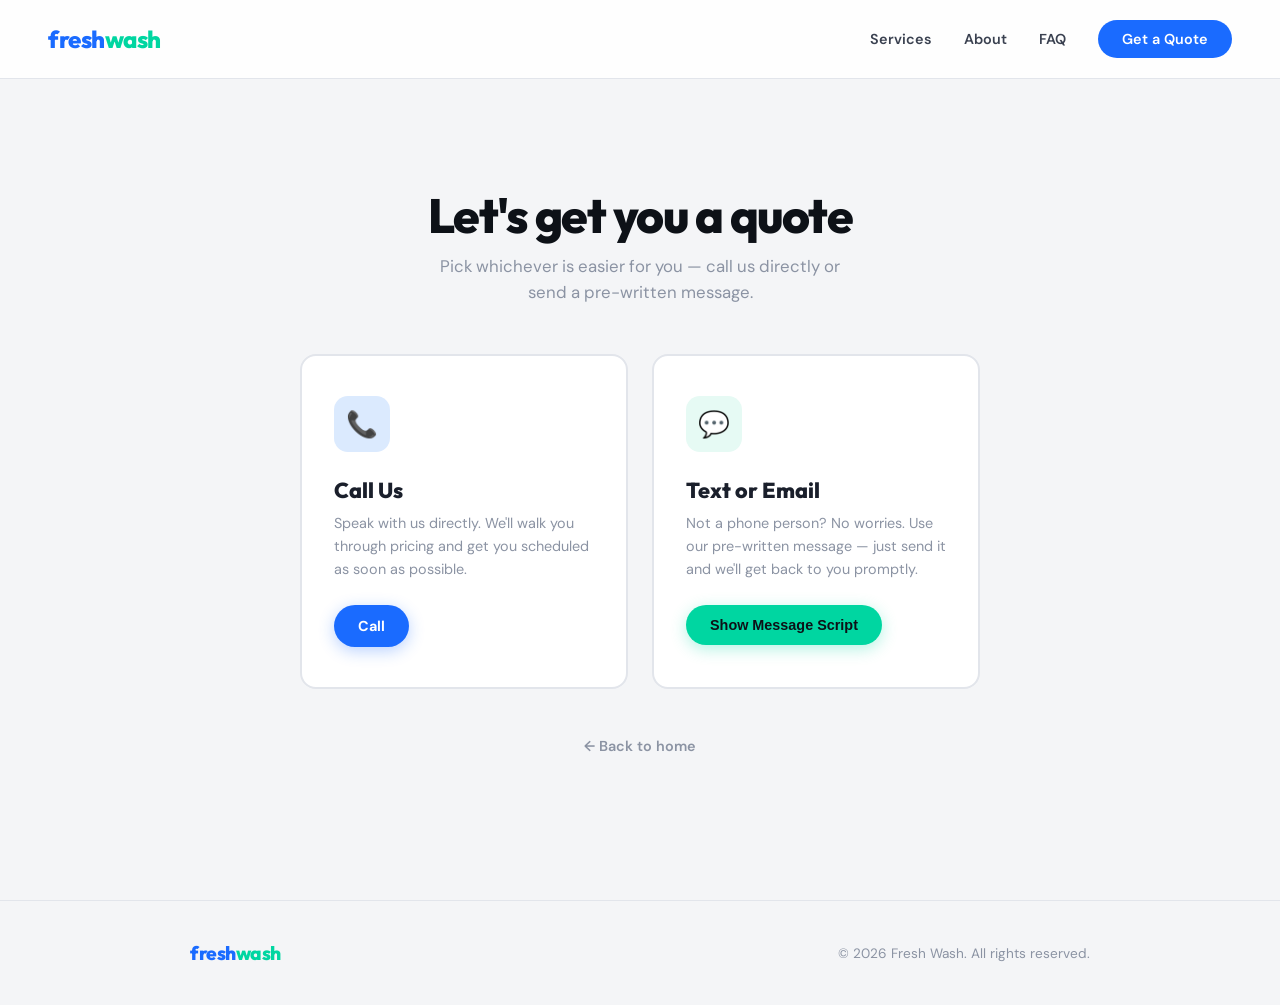
==== quote.html @ db0f75a6 "Add files via upload" ====
<!DOCTYPE html>
<html lang="en">
<head>
<meta charset="UTF-8">
<meta name="viewport" content="width=device-width, initial-scale=1.0">
<title>Get a Quote — Fresh Wash</title>
<link href="https://fonts.googleapis.com/css2?family=DM+Sans:ital,opsz,wght@0,9..40,400;0,9..40,600;0,9..40,700;1,9..40,400&family=Outfit:wght@300;500;700;800&display=swap" rel="stylesheet">
<link rel="stylesheet" href="style.css">
<style>
  .quote-page {
    min-height: 100vh;
    display: flex; flex-direction: column;
    align-items: center; justify-content: center;
    padding: 120px 24px 80px;
    text-align: center;
  }
  .quote-page h1 {
    font-family: 'Outfit', sans-serif;
    font-size: clamp(2rem, 5vw, 3rem);
    font-weight: 800; letter-spacing: -1.5px;
    color: var(--dark); margin-bottom: 8px;
  }
  .quote-page .subtitle {
    color: var(--gray-400); font-size: 1.05rem;
    margin-bottom: 48px; max-width: 420px; line-height: 1.6;
  }
  .quote-options {
    display: grid; grid-template-columns: 1fr 1fr;
    gap: 24px; max-width: 680px; width: 100%;
  }
  .quote-card {
    background: var(--white); border-radius: var(--radius);
    padding: 40px 32px; text-align: left;
    border: 2px solid var(--gray-200);
    transition: all 0.3s ease;
  }
  .quote-card:hover {
    border-color: var(--blue);
    box-shadow: var(--shadow-lg);
    transform: translateY(-4px);
  }
  .quote-card-icon {
    width: 56px; height: 56px; border-radius: 14px;
    display: flex; align-items: center; justify-content: center;
    font-size: 1.6rem; margin-bottom: 24px;
  }
  .quote-card:nth-child(1) .quote-card-icon { background: #dbeafe; }
  .quote-card:nth-child(2) .quote-card-icon { background: var(--mint-light); }
  .quote-card h2 {
    font-family: 'Outfit', sans-serif;
    font-weight: 800; font-size: 1.35rem;
    margin-bottom: 8px;
  }
  .quote-card .quote-desc {
    color: var(--gray-400); font-size: 0.9rem; line-height: 1.6;
    margin-bottom: 24px;
  }
  .quote-card .quote-action {
    display: inline-flex; align-items: center; gap: 8px;
    background: var(--blue); color: var(--white);
    padding: 12px 24px; border-radius: 100px;
    text-decoration: none; font-weight: 700; font-size: 0.9rem;
    transition: all 0.2s; border: none; cursor: pointer;
    box-shadow: 0 4px 16px rgba(26,107,255,0.3);
  }
  .quote-card .quote-action:hover {
    background: var(--blue-dark); transform: translateY(-1px);
  }
  .quote-card:nth-child(2) .quote-action {
    background: var(--mint); color: var(--dark);
    box-shadow: 0 4px 16px rgba(0,214,161,0.3);
  }
  .quote-card:nth-child(2) .quote-action:hover { background: #00c492; }

  /* SCRIPT BOX */
  .script-box {
    display: none; margin-top: 20px;
    background: var(--gray-100); border-radius: 12px;
    padding: 20px; text-align: left;
    border: 1px solid var(--gray-200);
  }
  .script-box.open { display: block; animation: fadeDown 0.3s ease; }
  .script-box label {
    font-family: 'Outfit', sans-serif;
    font-weight: 700; font-size: 0.8rem;
    color: var(--gray-400); text-transform: uppercase;
    letter-spacing: 1px; margin-bottom: 8px; display: block;
  }
  .script-text {
    font-size: 0.9rem; line-height: 1.6;
    color: var(--gray-700); margin-bottom: 16px;
  }
  .script-actions {
    display: flex; gap: 10px; flex-wrap: wrap;
  }
  .script-btn {
    padding: 8px 18px; border-radius: 100px;
    font-size: 0.8rem; font-weight: 700;
    border: 1.5px solid var(--gray-200);
    background: var(--white); color: var(--gray-700);
    cursor: pointer; transition: all 0.2s;
    text-decoration: none; display: inline-flex; align-items: center; gap: 6px;
  }
  .script-btn:hover { border-color: var(--blue); color: var(--blue); }
  .script-btn.copied {
    border-color: var(--mint); color: #059669;
    background: var(--mint-light);
  }

  .back-link {
    margin-top: 48px;
    color: var(--gray-400); font-size: 0.9rem;
    text-decoration: none; font-weight: 600;
    transition: color 0.2s;
  }
  .back-link:hover { color: var(--blue); }

  @media (max-width: 768px) {
    .quote-options { grid-template-columns: 1fr; }
    .quote-page { padding: 100px 24px 60px; }
  }
</style>
</head>
<body>

<nav>
  <a href="index.html" class="logo" style="text-decoration:none;">fresh<span>wash</span></a>
  <div class="nav-links">
    <a href="index.html#services">Services</a>
    <a href="index.html#about">About</a>
    <a href="index.html#faq">FAQ</a>
    <a href="quote.html" class="nav-cta">Get a Quote</a>
  </div>
</nav>

<section class="quote-page">
  <h1>Let's get you a quote</h1>
  <p class="subtitle">Pick whichever is easier for you — call us directly or send a pre-written message.</p>

  <div class="quote-options">
    <!-- call -->
    <div class="quote-card">
      <div class="quote-card-icon">📞</div>
      <h2>Call Us</h2>
      <p class="quote-desc">Speak with us directly. We'll walk you through pricing and get you scheduled as soon as possible.</p>
      <a href="tel:+12483909611" class="quote-action">Call</a>
    </div>

    <!-- text / email -->
    <div class="quote-card">
      <div class="quote-card-icon">💬</div>
      <h2>Text or Email</h2>
      <p class="quote-desc">Not a phone person? No worries. Use our pre-written message — just send it and we'll get back to you promptly.</p>
      <button class="quote-action" onclick="toggleScript()">Show Message Script</button>

      <div class="script-box" id="scriptBox">
        <label>Copy & send this:</label>
        <p class="script-text" id="scriptText">Hello, I'm interested in getting a quote from Fresh Wash. I'd like to learn more about your exterior cleaning services. My address is [YOUR ADDRESS]. Please let me know about availability and pricing. Thank you!</p>
        <div class="script-actions">
          <button class="script-btn" onclick="copyScript(this)">📋 Copy</button>
          <a href="sms:+12483909611?body=Hi!%20I'm%20interested%20in%20getting%20a%20quote%20from%20Fresh%20Wash.%20I'd%20like%20to%20learn%20more%20about%20your%20exterior%20cleaning%20services%20(bins%20%2F%20patio%20%2F%20siding).%20My%20address%20is%20%5BYOUR%20ADDRESS%5D.%20Please%20let%20me%20know%20about%20availability%20and%20pricing.%20Thanks!" class="script-btn">💬 Text</a>
          <a href="mailto:hello@freshwash.com?subject=Quote%20Request&body=Hi!%20I'm%20interested%20in%20getting%20a%20quote%20from%20Fresh%20Wash.%20I'd%20like%20to%20learn%20more%20about%20your%20exterior%20cleaning%20services%20(bins%20%2F%20patio%20%2F%20siding).%20My%20address%20is%20%5BYOUR%20ADDRESS%5D.%20Please%20let%20me%20know%20about%20availability%20and%20pricing.%20Thanks!" class="script-btn">✉️ Email</a>
        </div>
      </div>
    </div>
  </div>

  <a href="index.html" class="back-link">← Back to home</a>
</section>

<footer>
  <div class="footer-top">
    <div class="logo">fresh<span>wash</span></div>
    <div>© 2026 Fresh Wash. All rights reserved.</div>
  </div>
</footer>

<script src="script.js"></script>

</body>
</html>
---- style.css ----
:root {
  --blue: #1a6bff;
  --blue-light: #e8f0ff;
  --blue-dark: #0f4bbf;
  --mint: #00d6a1;
  --mint-light: #e6faf4;
  --dark: #0d1117;
  --gray-900: #1a1f2b;
  --gray-700: #3a4150;
  --gray-400: #8b93a3;
  --gray-200: #e2e5eb;
  --gray-100: #f4f5f7;
  --white: #ffffff;
  --radius: 16px;
  --shadow: 0 4px 24px rgba(0,0,0,0.08);
  --shadow-lg: 0 12px 48px rgba(0,0,0,0.12);
}

* { margin: 0; padding: 0; box-sizing: border-box; }
html { scroll-behavior: smooth; scroll-padding-top: 80px; }

body {
  font-family: 'DM Sans', sans-serif;
  background: var(--gray-100);
  color: var(--gray-900);
  overflow-x: hidden;
  -webkit-font-smoothing: antialiased;
}

/* navigation */
nav {
  position: fixed; top: 0; left: 0; right: 0; z-index: 100;
  display: flex; justify-content: space-between; align-items: center;
  padding: 20px 48px;
  background: rgba(255,255,255,0.85);
  backdrop-filter: blur(20px);
  border-bottom: 1px solid var(--gray-200);
}
.logo {
  font-family: 'Outfit', sans-serif;
  font-weight: 800; font-size: 1.5rem;
  color: var(--blue); letter-spacing: -0.5px;
}
.logo span { color: var(--mint); }
.nav-links { display: flex; gap: 32px; align-items: center; }
.nav-links a {
  text-decoration: none; color: var(--gray-700);
  font-size: 0.9rem; font-weight: 600; transition: color 0.2s;
}
.nav-links a:hover { color: var(--blue); }
.nav-cta {
  background: var(--blue) !important; color: var(--white) !important;
  padding: 10px 24px !important; border-radius: 100px;
  transition: background 0.2s !important;
}
.nav-cta:hover { background: var(--blue-dark) !important; }

/* main */
.hero {
  min-height: 100vh;
  display: flex; flex-direction: column;
  align-items: center; justify-content: center;
  padding: 120px 48px 80px;
  text-align: center;
  background: linear-gradient(180deg, var(--white) 0%, var(--gray-100) 100%);
}
.hero-badge {
  display: inline-flex; align-items: center; gap: 8px;
  background: var(--mint-light); color: #059669;
  padding: 6px 16px; border-radius: 100px;
  font-size: 0.8rem; font-weight: 600;
  margin-bottom: 24px; animation: fadeDown 0.6s ease;
}
.hero-badge::before {
  content: ''; width: 6px; height: 6px;
  background: var(--mint); border-radius: 50%;
}
.hero h1 {
  font-family: 'Outfit', sans-serif;
  font-size: clamp(2.5rem, 6vw, 4.5rem);
  font-weight: 800; line-height: 1.05;
  letter-spacing: -2px; color: var(--dark);
  max-width: 700px; animation: fadeDown 0.6s ease 0.1s both;
}
.hero h1 em {
  font-style: normal;
  background: linear-gradient(135deg, var(--blue), var(--mint));
  -webkit-background-clip: text; -webkit-text-fill-color: transparent;
}
.hero p {
  margin-top: 20px; font-size: 1.15rem;
  color: var(--gray-400); max-width: 480px; line-height: 1.6;
  animation: fadeDown 0.6s ease 0.2s both;
}
.hero-ctas {
  margin-top: 36px; display: flex; gap: 16px;
  animation: fadeDown 0.6s ease 0.3s both;
}

/* buttons */
.btn-primary {
  background: var(--blue); color: var(--white);
  padding: 14px 32px; border-radius: 100px;
  text-decoration: none; font-weight: 700; font-size: 0.95rem;
  border: none; cursor: pointer; transition: all 0.2s;
  box-shadow: 0 4px 16px rgba(26,107,255,0.3);
}
.btn-primary:hover { background: var(--blue-dark); transform: translateY(-1px); }
.btn-secondary {
  background: var(--white); color: var(--gray-900);
  padding: 14px 32px; border-radius: 100px;
  text-decoration: none; font-weight: 700; font-size: 0.95rem;
  border: 2px solid var(--gray-200); cursor: pointer; transition: all 0.2s;
}
.btn-secondary:hover { border-color: var(--blue); color: var(--blue); }

/* section shared */
.section-label {
  font-family: 'Outfit', sans-serif;
  font-weight: 700; font-size: 0.85rem;
  color: var(--blue); text-transform: uppercase;
  letter-spacing: 3px; margin-bottom: 12px;
}
.section-title {
  font-family: 'Outfit', sans-serif;
  font-size: clamp(1.8rem, 4vw, 2.8rem);
  font-weight: 800; letter-spacing: -1px;
}

/* how it works */
.how-section {
  padding: 80px 48px;
  display: flex; flex-direction: column; align-items: center;
  text-align: center;
}
.how-it-works {
  display: flex; align-items: center; justify-content: center;
  max-width: 900px; width: 100%; margin-top: 40px;
}
.step { display: flex; align-items: center; gap: 16px; flex: 1; }
.step-num {
  width: 48px; height: 48px; min-width: 48px;
  border-radius: 50%; background: var(--blue); color: var(--white);
  font-family: 'Outfit', sans-serif;
  font-weight: 800; font-size: 1.1rem;
  display: flex; align-items: center; justify-content: center;
}
.step-text h4 {
  font-family: 'Outfit', sans-serif;
  font-weight: 700; font-size: 1.05rem; margin-bottom: 4px;
}
.step-text p { color: var(--gray-400); font-size: 0.85rem; line-height: 1.4; }
.step-line {
  width: 48px; min-width: 48px; height: 2px;
  background: var(--gray-200); margin: 0 8px;
}

/* services */
.services-section {
  padding: 80px 48px 100px;
  display: flex; flex-direction: column; align-items: center;
  text-align: center; background: var(--white);
}
.service-cards {
  display: grid; grid-template-columns: repeat(3, 1fr);
  gap: 24px; width: 100%; max-width: 900px; margin-top: 40px;
}
.service-card {
  background: var(--gray-100); border-radius: var(--radius);
  padding: 36px 28px; border: 2px solid transparent;
  transition: all 0.3s ease; cursor: pointer; text-align: left;
}
.service-card:hover {
  border-color: var(--blue); transform: translateY(-4px);
  box-shadow: var(--shadow-lg); background: var(--white);
}
.service-icon {
  width: 52px; height: 52px; border-radius: 14px;
  display: flex; align-items: center; justify-content: center;
  font-size: 1.5rem; margin-bottom: 20px;
}
.service-card:nth-child(1) .service-icon { background: #fef3c7; }
.service-card:nth-child(2) .service-icon { background: #dbeafe; }
.service-card:nth-child(3) .service-icon { background: #d1fae5; }
.service-card h3 {
  font-family: 'Outfit', sans-serif;
  font-weight: 700; font-size: 1.2rem; margin-bottom: 8px;
}
.service-card p { color: var(--gray-400); font-size: 0.9rem; line-height: 1.5; }
.service-card .card-cta {
  display: inline-flex; align-items: center; gap: 6px;
  margin-top: 16px; font-size: 0.85rem; font-weight: 700; color: var(--blue);
}
.service-card .card-cta::after { content: '→'; transition: transform 0.2s; }
.service-card:hover .card-cta::after { transform: translateX(4px); }

/* about */
.about-section {
  padding: 80px 48px 100px;
  display: flex; justify-content: center;
}
.about-inner {
  max-width: 900px; width: 100%;
  display: grid; grid-template-columns: 1fr 1fr;
  gap: 60px; align-items: center;
}
.about-content .section-title { margin-bottom: 16px; }
.about-content .about-text {
  color: var(--gray-400); font-size: 1rem; line-height: 1.7;
}
.about-stats { display: grid; grid-template-columns: 1fr 1fr; gap: 20px; }
.stat-card {
  background: var(--white); border-radius: var(--radius);
  padding: 28px 24px; box-shadow: var(--shadow); text-align: center;
}
.stat-card .stat-num {
  font-family: 'Outfit', sans-serif;
  font-weight: 800; font-size: 2rem;
  color: var(--blue); letter-spacing: -1px;
}
.stat-card .stat-label {
  color: var(--gray-400); font-size: 0.82rem;
  margin-top: 4px; font-weight: 600;
}

/* modules */
.modal-overlay {
  display: none; position: fixed; inset: 0; z-index: 200;
  background: rgba(13,17,23,0.6); backdrop-filter: blur(8px);
  align-items: center; justify-content: center; padding: 24px;
}
.modal-overlay.open { display: flex; }
.modal {
  background: var(--white); border-radius: 20px;
  max-width: 540px; width: 100%; padding: 40px;
  position: relative; box-shadow: 0 24px 80px rgba(0,0,0,0.2);
  animation: modalIn 0.25s ease;
}
@keyframes modalIn {
  from { opacity: 0; transform: translateY(16px) scale(0.97); }
  to { opacity: 1; transform: translateY(0) scale(1); }
}
.modal-close {
  position: absolute; top: 16px; right: 16px;
  width: 36px; height: 36px; border-radius: 50%;
  border: none; background: var(--gray-100);
  font-size: 1.1rem; cursor: pointer;
  display: flex; align-items: center; justify-content: center;
  transition: background 0.2s; color: var(--gray-700);
}
.modal-close:hover { background: var(--gray-200); }
.modal-icon {
  width: 56px; height: 56px; border-radius: 14px;
  display: flex; align-items: center; justify-content: center;
  font-size: 1.6rem; margin-bottom: 20px;
}
.modal h3 {
  font-family: 'Outfit', sans-serif;
  font-weight: 800; font-size: 1.5rem; margin-bottom: 12px;
}
.modal .modal-desc {
  color: var(--gray-400); font-size: 0.95rem; line-height: 1.7;
  margin-bottom: 28px;
}
.modal-review {
  background: var(--gray-100); border-radius: 12px;
  padding: 20px 24px; border-left: 3px solid var(--mint);
}
.modal-review .stars { color: #fbbf24; font-size: 0.9rem; margin-bottom: 8px; }
.modal-review .review-text {
  font-size: 0.9rem; line-height: 1.6;
  color: var(--gray-700); font-style: italic;
}
.modal-review .review-author {
  margin-top: 10px; font-size: 0.8rem;
  font-weight: 700; color: var(--gray-400);
}

/* faq */
.faq-section {
  padding: 80px 48px 100px;
  display: flex; flex-direction: column; align-items: center;
  text-align: center; background: var(--white);
}
.faq-list {
  max-width: 700px; width: 100%; margin-top: 40px; text-align: left;
}
.faq-item {
  border-bottom: 1px solid var(--gray-200);
  cursor: pointer; transition: background 0.2s;
}
.faq-item:first-child { border-top: 1px solid var(--gray-200); }
.faq-question {
  display: flex; justify-content: space-between; align-items: center;
  padding: 20px 4px;
  font-family: 'Outfit', sans-serif;
  font-weight: 700; font-size: 1.05rem;
  color: var(--gray-900);
}
.faq-toggle {
  font-size: 1.4rem; color: var(--blue);
  transition: transform 0.3s ease;
  min-width: 24px; text-align: center;
}
.faq-item.open .faq-toggle { transform: rotate(45deg); }
.faq-answer {
  max-height: 0; overflow: hidden;
  transition: max-height 0.35s ease, padding 0.35s ease;
  color: var(--gray-400); font-size: 0.95rem; line-height: 1.7;
  padding: 0 4px;
}
.faq-item.open .faq-answer {
  max-height: 200px;
  padding: 0 4px 20px;
}

/* booking */
.cta-section {
  background: var(--dark); padding: 100px 48px;
  text-align: center; color: var(--white);
}
.cta-section h2 {
  font-family: 'Outfit', sans-serif;
  font-size: clamp(1.8rem, 4vw, 2.8rem);
  font-weight: 800; letter-spacing: -1px; margin-bottom: 16px;
}
.cta-section p {
  color: var(--gray-400); font-size: 1.05rem;
  margin-bottom: 32px; max-width: 460px;
  margin-left: auto; margin-right: auto; line-height: 1.6;
}
.cta-section .btn-primary {
  display: inline-block; background: var(--mint); color: var(--dark);
  box-shadow: 0 4px 16px rgba(0,214,161,0.3);
}
.cta-section .btn-primary:hover { background: #00c492; }

/* footer */
footer {
  padding: 40px 48px;
  display: flex; flex-direction: column; gap: 16px; align-items: center;
  color: var(--gray-400); font-size: 0.85rem;
  border-top: 1px solid var(--gray-200);
}
.footer-top {
  display: flex; justify-content: space-between;
  align-items: center; width: 100%; max-width: 900px;
}
footer .logo { font-size: 1.2rem; }
.footer-disclaimer {
  font-size: 0.75rem; color: var(--gray-400);
  text-align: center; font-style: italic;
}

/* scroll animation */
@keyframes fadeDown {
  from { opacity: 0; transform: translateY(-16px); }
  to { opacity: 1; transform: translateY(0); }
}

/* responsive */
@media (max-width: 768px) {
  nav { padding: 16px 24px; }
  .nav-links { display: none; }
  .hero { padding: 100px 24px 60px; }
  .how-section { padding: 60px 24px; }
  .how-it-works { flex-direction: column; gap: 16px; }
  .step-line { width: 2px; height: 24px; min-width: 2px; margin: 0; }
  .services-section { padding: 60px 24px 80px; }
  .service-cards { grid-template-columns: 1fr; }
  .about-section { padding: 60px 24px 80px; }
  .about-inner { grid-template-columns: 1fr; gap: 40px; }
  .cta-section { padding: 60px 24px; }
  .faq-section { padding: 60px 24px 80px; }
  footer { padding: 24px; }
  .footer-top { flex-direction: column; gap: 8px; }
  .modal { padding: 28px; }
}

/* quote */
  .quote-page {
    min-height: 100vh;
    display: flex; flex-direction: column;
    align-items: center; justify-content: center;
    padding: 120px 24px 80px;
    text-align: center;
  }
  .quote-page h1 {
    font-family: 'Outfit', sans-serif;
    font-size: clamp(2rem, 5vw, 3rem);
    font-weight: 800; letter-spacing: -1.5px;
    color: var(--dark); margin-bottom: 8px;
  }
  .quote-page .subtitle {
    color: var(--gray-400); font-size: 1.05rem;
    margin-bottom: 48px; max-width: 420px; line-height: 1.6;
  }
  .quote-options {
    display: grid; grid-template-columns: 1fr 1fr;
    gap: 24px; max-width: 680px; width: 100%;
  }
  .quote-card {
    background: var(--white); border-radius: var(--radius);
    padding: 40px 32px; text-align: left;
    border: 2px solid var(--gray-200);
    transition: all 0.3s ease;
  }
  .quote-card:hover {
    border-color: var(--blue);
    box-shadow: var(--shadow-lg);
    transform: translateY(-4px);
  }
  .quote-card-icon {
    width: 56px; height: 56px; border-radius: 14px;
    display: flex; align-items: center; justify-content: center;
    font-size: 1.6rem; margin-bottom: 24px;
  }
  .quote-card:nth-child(1) .quote-card-icon { background: #dbeafe; }
  .quote-card:nth-child(2) .quote-card-icon { background: var(--mint-light); }
  .quote-card h2 {
    font-family: 'Outfit', sans-serif;
    font-weight: 800; font-size: 1.35rem;
    margin-bottom: 8px;
  }
  .quote-card .quote-desc {
    color: var(--gray-400); font-size: 0.9rem; line-height: 1.6;
    margin-bottom: 24px;
  }
  .quote-card .quote-action {
    display: inline-flex; align-items: center; gap: 8px;
    background: var(--blue); color: var(--white);
    padding: 12px 24px; border-radius: 100px;
    text-decoration: none; font-weight: 700; font-size: 0.9rem;
    transition: all 0.2s; border: none; cursor: pointer;
    box-shadow: 0 4px 16px rgba(26,107,255,0.3);
  }
  .quote-card .quote-action:hover {
    background: var(--blue-dark); transform: translateY(-1px);
  }
  .quote-card:nth-child(2) .quote-action {
    background: var(--mint); color: var(--dark);
    box-shadow: 0 4px 16px rgba(0,214,161,0.3);
  }
  .quote-card:nth-child(2) .quote-action:hover { background: #00c492; }
 
  /* SCRIPT BOX */
  .script-box {
    max-height: 0; overflow: hidden;
    margin-top: 0;
    background: var(--gray-100); border-radius: 12px;
    padding: 0 20px; text-align: left;
    border: 1px solid var(--gray-200);
    transition: max-height 0.4s ease, padding 0.4s ease, margin-top 0.4s ease;
  }
  .script-box.open {
    max-height: 300px;
    margin-top: 20px;
    padding: 20px;
  }
  .script-box label {
    font-family: 'Outfit', sans-serif;
    font-weight: 700; font-size: 0.8rem;
    color: var(--gray-400); text-transform: uppercase;
    letter-spacing: 1px; margin-bottom: 8px; display: block;
  }
  .script-text {
    font-size: 0.9rem; line-height: 1.6;
    color: var(--gray-700); margin-bottom: 16px;
  }
  .script-actions {
    display: flex; gap: 10px; flex-wrap: wrap;
  }
  .script-btn {
    padding: 8px 18px; border-radius: 100px;
    font-size: 0.8rem; font-weight: 700;
    border: 1.5px solid var(--gray-200);
    background: var(--white); color: var(--gray-700);
    cursor: pointer; transition: all 0.2s;
    text-decoration: none; display: inline-flex; align-items: center; gap: 6px;
  }
  .script-btn:hover { border-color: var(--blue); color: var(--blue); }
  .script-btn.copied {
    border-color: var(--mint); color: #059669;
    background: var(--mint-light);
  }
 
  .back-link {
    margin-top: 48px;
    color: var(--gray-400); font-size: 0.9rem;
    text-decoration: none; font-weight: 600;
    transition: color 0.2s;
  }
  .back-link:hover { color: var(--blue); }
 
  @media (max-width: 768px) {
    .quote-options { grid-template-columns: 1fr; }
    .quote-page { padding: 100px 24px 60px; }
  }
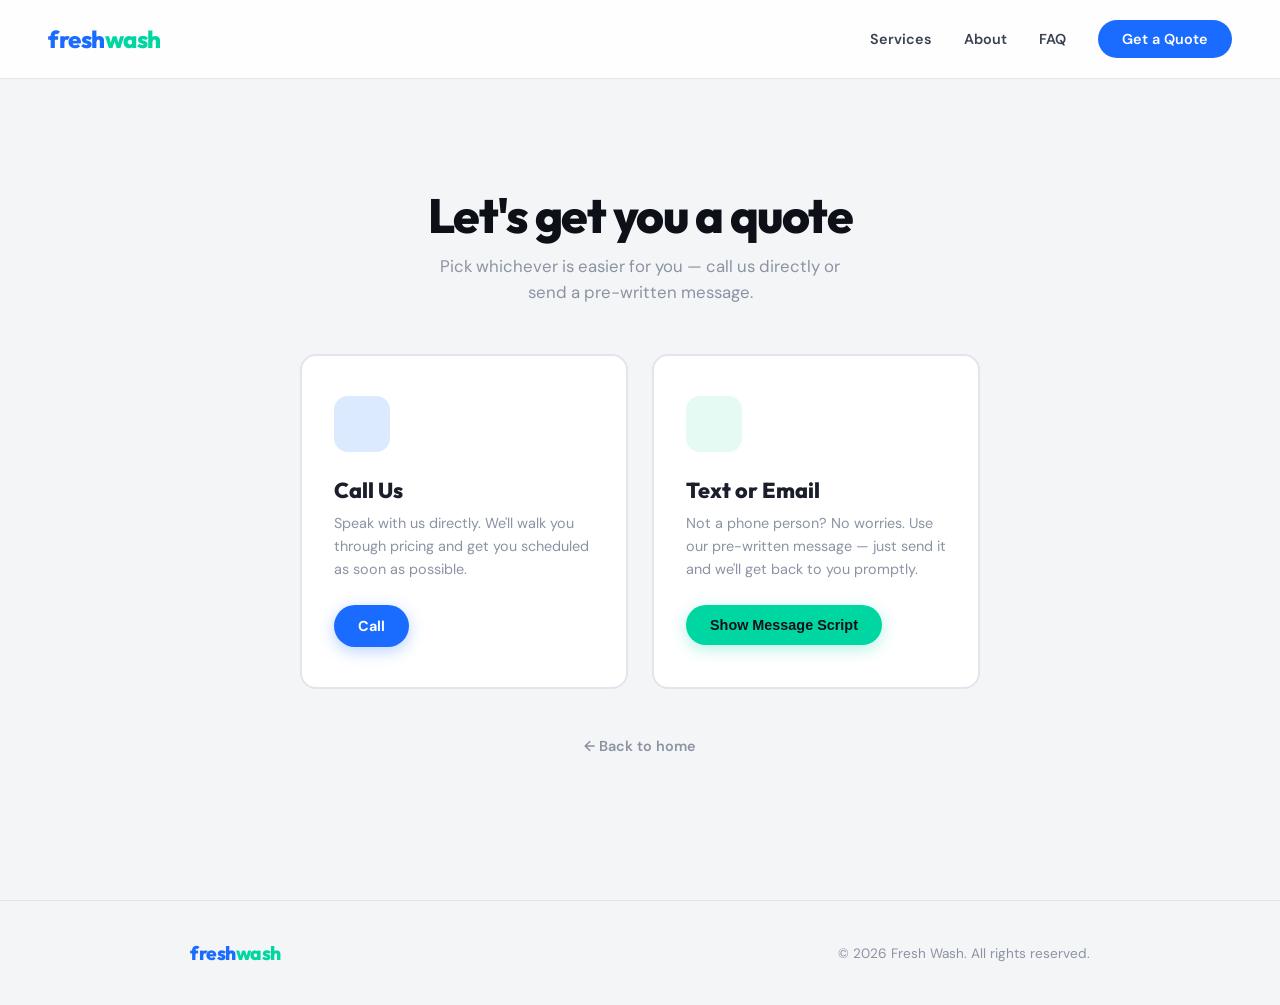
==== commit 27372ec7: "Update quote.html" ====
--- a/quote.html
+++ b/quote.html
@@ -140,7 +140,7 @@
   <div class="quote-options">
     <!-- call -->
     <div class="quote-card">
-      <div class="quote-card-icon">📞</div>
+      <div class="quote-card-icon"></div>
       <h2>Call Us</h2>
       <p class="quote-desc">Speak with us directly. We'll walk you through pricing and get you scheduled as soon as possible.</p>
       <a href="tel:+12483909611" class="quote-action">Call</a>
@@ -148,7 +148,7 @@
 
     <!-- text / email -->
     <div class="quote-card">
-      <div class="quote-card-icon">💬</div>
+      <div class="quote-card-icon"></div>
       <h2>Text or Email</h2>
       <p class="quote-desc">Not a phone person? No worries. Use our pre-written message — just send it and we'll get back to you promptly.</p>
       <button class="quote-action" onclick="toggleScript()">Show Message Script</button>
@@ -157,9 +157,9 @@
         <label>Copy & send this:</label>
         <p class="script-text" id="scriptText">Hello, I'm interested in getting a quote from Fresh Wash. I'd like to learn more about your exterior cleaning services. My address is [YOUR ADDRESS]. Please let me know about availability and pricing. Thank you!</p>
         <div class="script-actions">
-          <button class="script-btn" onclick="copyScript(this)">📋 Copy</button>
-          <a href="sms:+12483909611?body=Hi!%20I'm%20interested%20in%20getting%20a%20quote%20from%20Fresh%20Wash.%20I'd%20like%20to%20learn%20more%20about%20your%20exterior%20cleaning%20services%20(bins%20%2F%20patio%20%2F%20siding).%20My%20address%20is%20%5BYOUR%20ADDRESS%5D.%20Please%20let%20me%20know%20about%20availability%20and%20pricing.%20Thanks!" class="script-btn">💬 Text</a>
-          <a href="mailto:hello@freshwash.com?subject=Quote%20Request&body=Hi!%20I'm%20interested%20in%20getting%20a%20quote%20from%20Fresh%20Wash.%20I'd%20like%20to%20learn%20more%20about%20your%20exterior%20cleaning%20services%20(bins%20%2F%20patio%20%2F%20siding).%20My%20address%20is%20%5BYOUR%20ADDRESS%5D.%20Please%20let%20me%20know%20about%20availability%20and%20pricing.%20Thanks!" class="script-btn">✉️ Email</a>
+          <button class="script-btn" onclick="copyScript(this)">Copy</button>
+          <a href="sms:+12483909611?body=Hi!%20I'm%20interested%20in%20getting%20a%20quote%20from%20Fresh%20Wash.%20I'd%20like%20to%20learn%20more%20about%20your%20exterior%20cleaning%20services%20(bins%20%2F%20patio%20%2F%20siding).%20My%20address%20is%20%5BYOUR%20ADDRESS%5D.%20Please%20let%20me%20know%20about%20availability%20and%20pricing.%20Thanks!" class="script-btn">Text</a>
+          <a href="mailto:freshwashmi@gmail.com?subject=Quote%20Request&body=Hi!%20I'm%20interested%20in%20getting%20a%20quote%20from%20Fresh%20Wash.%20I'd%20like%20to%20learn%20more%20about%20your%20exterior%20cleaning%20services%20(bins%20%2F%20patio%20%2F%20siding).%20My%20address%20is%20%5BYOUR%20ADDRESS%5D.%20Please%20let%20me%20know%20about%20availability%20and%20pricing.%20Thanks!" class="script-btn">Email</a>
         </div>
       </div>
     </div>
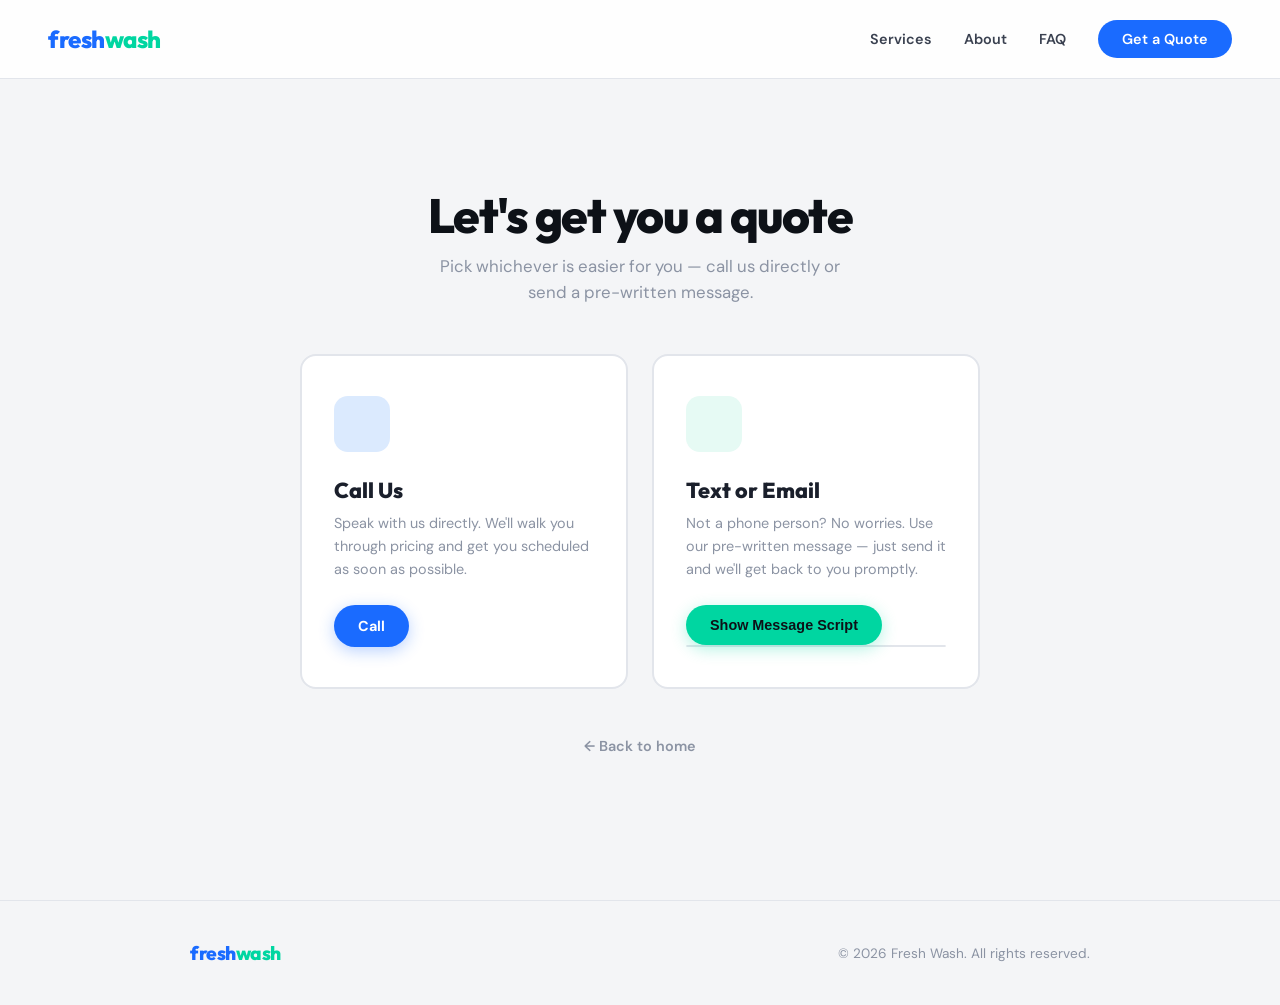
==== commit 6a5efe99: "rework" ====
--- a/quote.html
+++ b/quote.html
@@ -4,122 +4,24 @@
 <meta charset="UTF-8">
 <meta name="viewport" content="width=device-width, initial-scale=1.0">
 <title>Get a Quote — Fresh Wash</title>
+<meta name="description" content="Get a free, no-pressure quote from Fresh Wash. Call, text, or email — we'll get back to you within 24 hours.">
+
+<!-- Open Graph (Facebook, LinkedIn, etc.) -->
+<meta property="og:type" content="website">
+<meta property="og:url" content="https://freshwashmi.com/quote">
+<meta property="og:site_name" content="Fresh Wash">
+<meta property="og:title" content="Get a Free Quote — Fresh Wash">
+<meta property="og:description" content="Get a free, no-pressure quote from Fresh Wash. Call, text, or email — we'll get back to you within 24 hours.">
+<meta property="og:image" content="https://freshwashmi.com/preview.jpg">
+
+<!-- Twitter Card -->
+<meta name="twitter:card" content="summary_large_image">
+<meta name="twitter:title" content="Get a Free Quote — Fresh Wash">
+<meta name="twitter:description" content="Get a free, no-pressure quote from Fresh Wash. Call, text, or email — we'll get back to you within 24 hours.">
+<meta name="twitter:image" content="https://freshwashmi.com/preview.jpg">
+
 <link href="https://fonts.googleapis.com/css2?family=DM+Sans:ital,opsz,wght@0,9..40,400;0,9..40,600;0,9..40,700;1,9..40,400&family=Outfit:wght@300;500;700;800&display=swap" rel="stylesheet">
 <link rel="stylesheet" href="style.css">
-<style>
-  .quote-page {
-    min-height: 100vh;
-    display: flex; flex-direction: column;
-    align-items: center; justify-content: center;
-    padding: 120px 24px 80px;
-    text-align: center;
-  }
-  .quote-page h1 {
-    font-family: 'Outfit', sans-serif;
-    font-size: clamp(2rem, 5vw, 3rem);
-    font-weight: 800; letter-spacing: -1.5px;
-    color: var(--dark); margin-bottom: 8px;
-  }
-  .quote-page .subtitle {
-    color: var(--gray-400); font-size: 1.05rem;
-    margin-bottom: 48px; max-width: 420px; line-height: 1.6;
-  }
-  .quote-options {
-    display: grid; grid-template-columns: 1fr 1fr;
-    gap: 24px; max-width: 680px; width: 100%;
-  }
-  .quote-card {
-    background: var(--white); border-radius: var(--radius);
-    padding: 40px 32px; text-align: left;
-    border: 2px solid var(--gray-200);
-    transition: all 0.3s ease;
-  }
-  .quote-card:hover {
-    border-color: var(--blue);
-    box-shadow: var(--shadow-lg);
-    transform: translateY(-4px);
-  }
-  .quote-card-icon {
-    width: 56px; height: 56px; border-radius: 14px;
-    display: flex; align-items: center; justify-content: center;
-    font-size: 1.6rem; margin-bottom: 24px;
-  }
-  .quote-card:nth-child(1) .quote-card-icon { background: #dbeafe; }
-  .quote-card:nth-child(2) .quote-card-icon { background: var(--mint-light); }
-  .quote-card h2 {
-    font-family: 'Outfit', sans-serif;
-    font-weight: 800; font-size: 1.35rem;
-    margin-bottom: 8px;
-  }
-  .quote-card .quote-desc {
-    color: var(--gray-400); font-size: 0.9rem; line-height: 1.6;
-    margin-bottom: 24px;
-  }
-  .quote-card .quote-action {
-    display: inline-flex; align-items: center; gap: 8px;
-    background: var(--blue); color: var(--white);
-    padding: 12px 24px; border-radius: 100px;
-    text-decoration: none; font-weight: 700; font-size: 0.9rem;
-    transition: all 0.2s; border: none; cursor: pointer;
-    box-shadow: 0 4px 16px rgba(26,107,255,0.3);
-  }
-  .quote-card .quote-action:hover {
-    background: var(--blue-dark); transform: translateY(-1px);
-  }
-  .quote-card:nth-child(2) .quote-action {
-    background: var(--mint); color: var(--dark);
-    box-shadow: 0 4px 16px rgba(0,214,161,0.3);
-  }
-  .quote-card:nth-child(2) .quote-action:hover { background: #00c492; }
-
-  /* SCRIPT BOX */
-  .script-box {
-    display: none; margin-top: 20px;
-    background: var(--gray-100); border-radius: 12px;
-    padding: 20px; text-align: left;
-    border: 1px solid var(--gray-200);
-  }
-  .script-box.open { display: block; animation: fadeDown 0.3s ease; }
-  .script-box label {
-    font-family: 'Outfit', sans-serif;
-    font-weight: 700; font-size: 0.8rem;
-    color: var(--gray-400); text-transform: uppercase;
-    letter-spacing: 1px; margin-bottom: 8px; display: block;
-  }
-  .script-text {
-    font-size: 0.9rem; line-height: 1.6;
-    color: var(--gray-700); margin-bottom: 16px;
-  }
-  .script-actions {
-    display: flex; gap: 10px; flex-wrap: wrap;
-  }
-  .script-btn {
-    padding: 8px 18px; border-radius: 100px;
-    font-size: 0.8rem; font-weight: 700;
-    border: 1.5px solid var(--gray-200);
-    background: var(--white); color: var(--gray-700);
-    cursor: pointer; transition: all 0.2s;
-    text-decoration: none; display: inline-flex; align-items: center; gap: 6px;
-  }
-  .script-btn:hover { border-color: var(--blue); color: var(--blue); }
-  .script-btn.copied {
-    border-color: var(--mint); color: #059669;
-    background: var(--mint-light);
-  }
-
-  .back-link {
-    margin-top: 48px;
-    color: var(--gray-400); font-size: 0.9rem;
-    text-decoration: none; font-weight: 600;
-    transition: color 0.2s;
-  }
-  .back-link:hover { color: var(--blue); }
-
-  @media (max-width: 768px) {
-    .quote-options { grid-template-columns: 1fr; }
-    .quote-page { padding: 100px 24px 60px; }
-  }
-</style>
 </head>
 <body>
 
--- a/style.css
+++ b/style.css
@@ -179,9 +179,10 @@
   display: flex; align-items: center; justify-content: center;
   font-size: 1.5rem; margin-bottom: 20px;
 }
-.service-card:nth-child(1) .service-icon { background: #fef3c7; }
-.service-card:nth-child(2) .service-icon { background: #dbeafe; }
-.service-card:nth-child(3) .service-icon { background: #d1fae5; }
+.service-card:nth-child(1) .service-icon { background: #fef3c7; color: #d97706; }
+.service-card:nth-child(2) .service-icon { background: #dbeafe; color: #1a6bff; }
+.service-card:nth-child(3) .service-icon { background: #d1fae5; color: #059669; }
+.service-icon svg, .modal-icon svg { width: 24px; height: 24px; display: block; }
 .service-card h3 {
   font-family: 'Outfit', sans-serif;
   font-weight: 700; font-size: 1.2rem; margin-bottom: 8px;
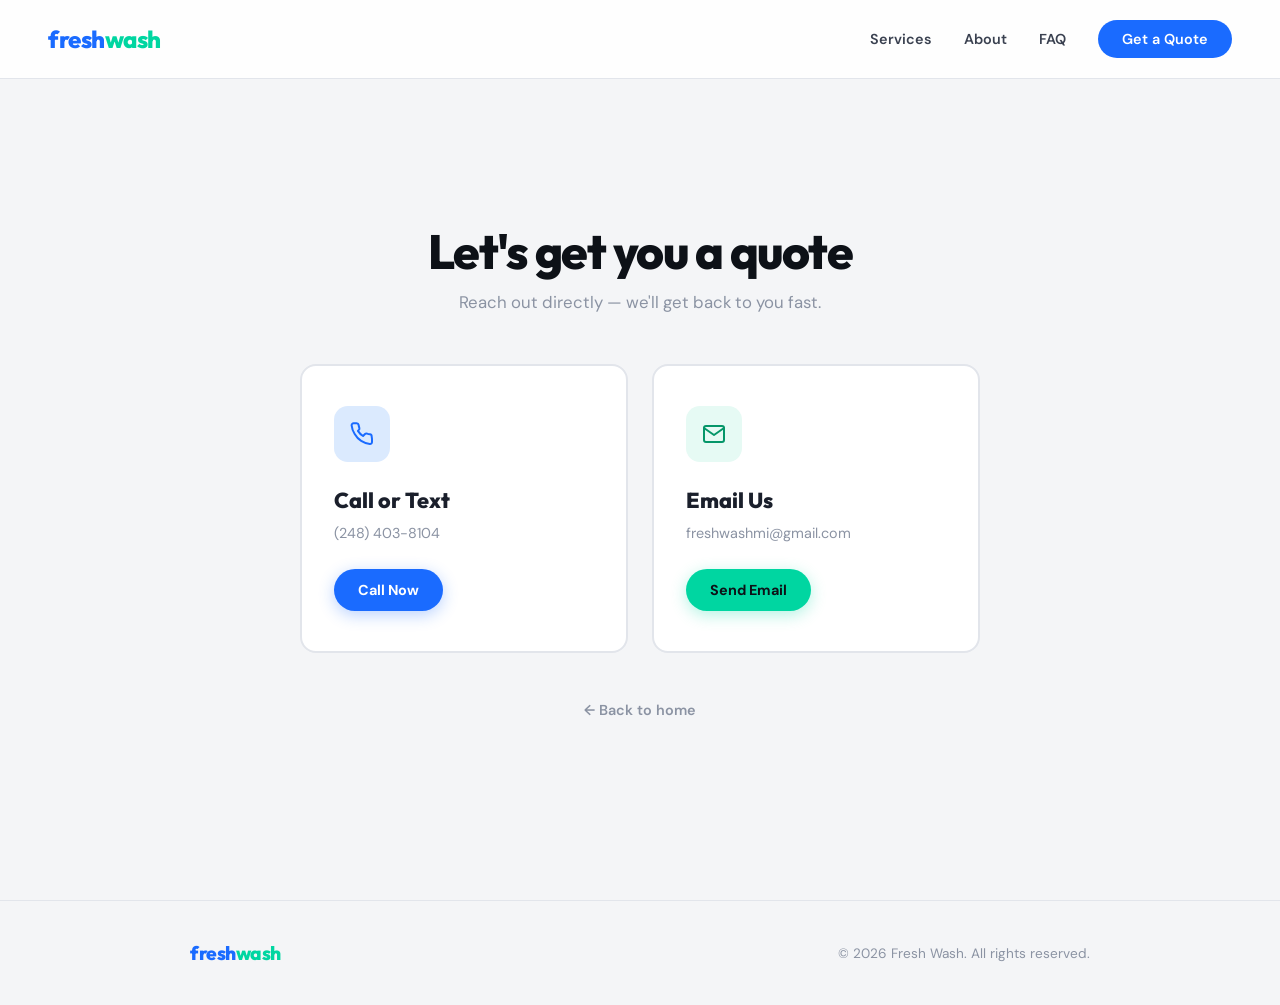
==== commit 2b63826b: "FreshWashMI done :)" ====
--- a/quote.html
+++ b/quote.html
@@ -37,33 +37,25 @@
 
 <section class="quote-page">
   <h1>Let's get you a quote</h1>
-  <p class="subtitle">Pick whichever is easier for you — call us directly or send a pre-written message.</p>
+  <p class="subtitle">Reach out directly — we'll get back to you fast.</p>
 
   <div class="quote-options">
-    <!-- call -->
     <div class="quote-card">
-      <div class="quote-card-icon"></div>
-      <h2>Call Us</h2>
-      <p class="quote-desc">Speak with us directly. We'll walk you through pricing and get you scheduled as soon as possible.</p>
-      <a href="tel:+12483909611" class="quote-action">Call</a>
+      <div class="quote-card-icon">
+        <svg xmlns="http://www.w3.org/2000/svg" width="24" height="24" viewBox="0 0 24 24" fill="none" stroke="currentColor" stroke-width="2" stroke-linecap="round" stroke-linejoin="round"><path d="M22 16.92v3a2 2 0 0 1-2.18 2 19.79 19.79 0 0 1-8.63-3.07A19.5 19.5 0 0 1 4.69 12a19.79 19.79 0 0 1-3.07-8.67A2 2 0 0 1 3.62 1.27h3a2 2 0 0 1 2 1.72c.127.96.361 1.903.7 2.81a2 2 0 0 1-.45 2.11L7.91 8.87a16 16 0 0 0 5.14 5.14l1.96-1.96a2 2 0 0 1 2.11-.45c.907.339 1.85.573 2.81.7a2 2 0 0 1 1.72 2.02z"/></svg>
+      </div>
+      <h2>Call or Text</h2>
+      <p class="quote-desc">(248) 403-8104</p>
+      <a href="tel:+12484038104" class="quote-action">Call Now</a>
     </div>
 
-    <!-- text / email -->
     <div class="quote-card">
-      <div class="quote-card-icon"></div>
-      <h2>Text or Email</h2>
-      <p class="quote-desc">Not a phone person? No worries. Use our pre-written message — just send it and we'll get back to you promptly.</p>
-      <button class="quote-action" onclick="toggleScript()">Show Message Script</button>
-
-      <div class="script-box" id="scriptBox">
-        <label>Copy & send this:</label>
-        <p class="script-text" id="scriptText">Hello, I'm interested in getting a quote from Fresh Wash. I'd like to learn more about your exterior cleaning services. My address is [YOUR ADDRESS]. Please let me know about availability and pricing. Thank you!</p>
-        <div class="script-actions">
-          <button class="script-btn" onclick="copyScript(this)">Copy</button>
-          <a href="sms:+12483909611?body=Hi!%20I'm%20interested%20in%20getting%20a%20quote%20from%20Fresh%20Wash.%20I'd%20like%20to%20learn%20more%20about%20your%20exterior%20cleaning%20services%20(bins%20%2F%20patio%20%2F%20siding).%20My%20address%20is%20%5BYOUR%20ADDRESS%5D.%20Please%20let%20me%20know%20about%20availability%20and%20pricing.%20Thanks!" class="script-btn">Text</a>
-          <a href="mailto:freshwashmi@gmail.com?subject=Quote%20Request&body=Hi!%20I'm%20interested%20in%20getting%20a%20quote%20from%20Fresh%20Wash.%20I'd%20like%20to%20learn%20more%20about%20your%20exterior%20cleaning%20services%20(bins%20%2F%20patio%20%2F%20siding).%20My%20address%20is%20%5BYOUR%20ADDRESS%5D.%20Please%20let%20me%20know%20about%20availability%20and%20pricing.%20Thanks!" class="script-btn">Email</a>
-        </div>
+      <div class="quote-card-icon">
+        <svg xmlns="http://www.w3.org/2000/svg" width="24" height="24" viewBox="0 0 24 24" fill="none" stroke="currentColor" stroke-width="2" stroke-linecap="round" stroke-linejoin="round"><path d="M4 4h16c1.1 0 2 .9 2 2v12c0 1.1-.9 2-2 2H4c-1.1 0-2-.9-2-2V6c0-1.1.9-2 2-2z"/><polyline points="22,6 12,13 2,6"/></svg>
       </div>
+      <h2>Email Us</h2>
+      <p class="quote-desc">freshwashmi@gmail.com</p>
+      <a href="mailto:freshwashmi@gmail.com" class="quote-action">Send Email</a>
     </div>
   </div>
 
--- a/style.css
+++ b/style.css
@@ -263,6 +263,26 @@
   color: var(--gray-400); font-size: 0.95rem; line-height: 1.7;
   margin-bottom: 28px;
 }
+.modal-beforeafter {
+  display: grid; grid-template-columns: 1fr 1fr;
+  gap: 12px; margin-bottom: 24px;
+}
+.beforeafter-item {
+  position: relative; border-radius: 10px; overflow: hidden;
+  background: var(--gray-100);
+}
+.beforeafter-item img {
+  width: 100%; display: block;
+  aspect-ratio: 16 / 10; object-fit: cover;
+}
+.beforeafter-label {
+  position: absolute; top: 8px; left: 8px;
+  background: rgba(0,0,0,0.55); color: #fff;
+  font-size: 0.72rem; font-weight: 700;
+  padding: 3px 10px; border-radius: 100px;
+  text-transform: uppercase; letter-spacing: 0.5px;
+}
+
 .modal-review {
   background: var(--gray-100); border-radius: 12px;
   padding: 20px 24px; border-left: 3px solid var(--mint);
@@ -314,6 +334,48 @@
   max-height: 200px;
   padding: 0 4px 20px;
 }
+
+/* contact */
+.contact-section {
+  padding: 80px 48px 100px;
+  display: flex; flex-direction: column; align-items: center;
+  text-align: center;
+}
+.contact-subtitle {
+  color: var(--gray-400); font-size: 1rem; line-height: 1.6;
+  margin-top: 8px; margin-bottom: 40px; max-width: 420px;
+}
+.contact-grid {
+  display: grid; grid-template-columns: 1fr 1fr;
+  gap: 16px; max-width: 680px; width: 100%;
+}
+.contact-card {
+  display: flex; align-items: center; gap: 18px;
+  background: var(--white); border: 2px solid var(--gray-200);
+  border-radius: var(--radius); padding: 24px 28px;
+  text-decoration: none; transition: all 0.25s ease;
+}
+.contact-card:hover { box-shadow: var(--shadow-lg); transform: translateY(-2px); }
+.contact-icon {
+  width: 48px; height: 48px; border-radius: 12px; flex-shrink: 0;
+  display: flex; align-items: center; justify-content: center;
+}
+.contact-info { display: flex; flex-direction: column; text-align: left; }
+.contact-method {
+  font-family: 'Outfit', sans-serif;
+  font-weight: 700; font-size: 1rem; color: var(--dark);
+}
+.contact-detail { font-size: 0.82rem; color: var(--gray-400); margin-top: 2px; }
+
+.contact-card--facebook  .contact-icon { background: #e7f0fd; color: #1877f2; }
+.contact-card--instagram .contact-icon { background: #fce4ec; color: #e1306c; }
+.contact-card--tiktok    .contact-icon { background: #f0f0f0; color: #010101; }
+.contact-card--youtube   .contact-icon { background: #ffebee; color: #ff0000; }
+
+.contact-card--facebook:hover  { border-color: #1877f2; }
+.contact-card--instagram:hover { border-color: #e1306c; }
+.contact-card--tiktok:hover    { border-color: #010101; }
+.contact-card--youtube:hover   { border-color: #ff0000; }
 
 /* booking */
 .cta-section {
@@ -371,6 +433,8 @@
   .service-cards { grid-template-columns: 1fr; }
   .about-section { padding: 60px 24px 80px; }
   .about-inner { grid-template-columns: 1fr; gap: 40px; }
+  .contact-section { padding: 60px 24px 80px; }
+  .contact-grid { grid-template-columns: 1fr; }
   .cta-section { padding: 60px 24px; }
   .faq-section { padding: 60px 24px 80px; }
   footer { padding: 24px; }
@@ -416,8 +480,8 @@
     display: flex; align-items: center; justify-content: center;
     font-size: 1.6rem; margin-bottom: 24px;
   }
-  .quote-card:nth-child(1) .quote-card-icon { background: #dbeafe; }
-  .quote-card:nth-child(2) .quote-card-icon { background: var(--mint-light); }
+  .quote-card:nth-child(1) .quote-card-icon { background: #dbeafe; color: var(--blue); }
+  .quote-card:nth-child(2) .quote-card-icon { background: var(--mint-light); color: #059669; }
   .quote-card h2 {
     font-family: 'Outfit', sans-serif;
     font-weight: 800; font-size: 1.35rem;
